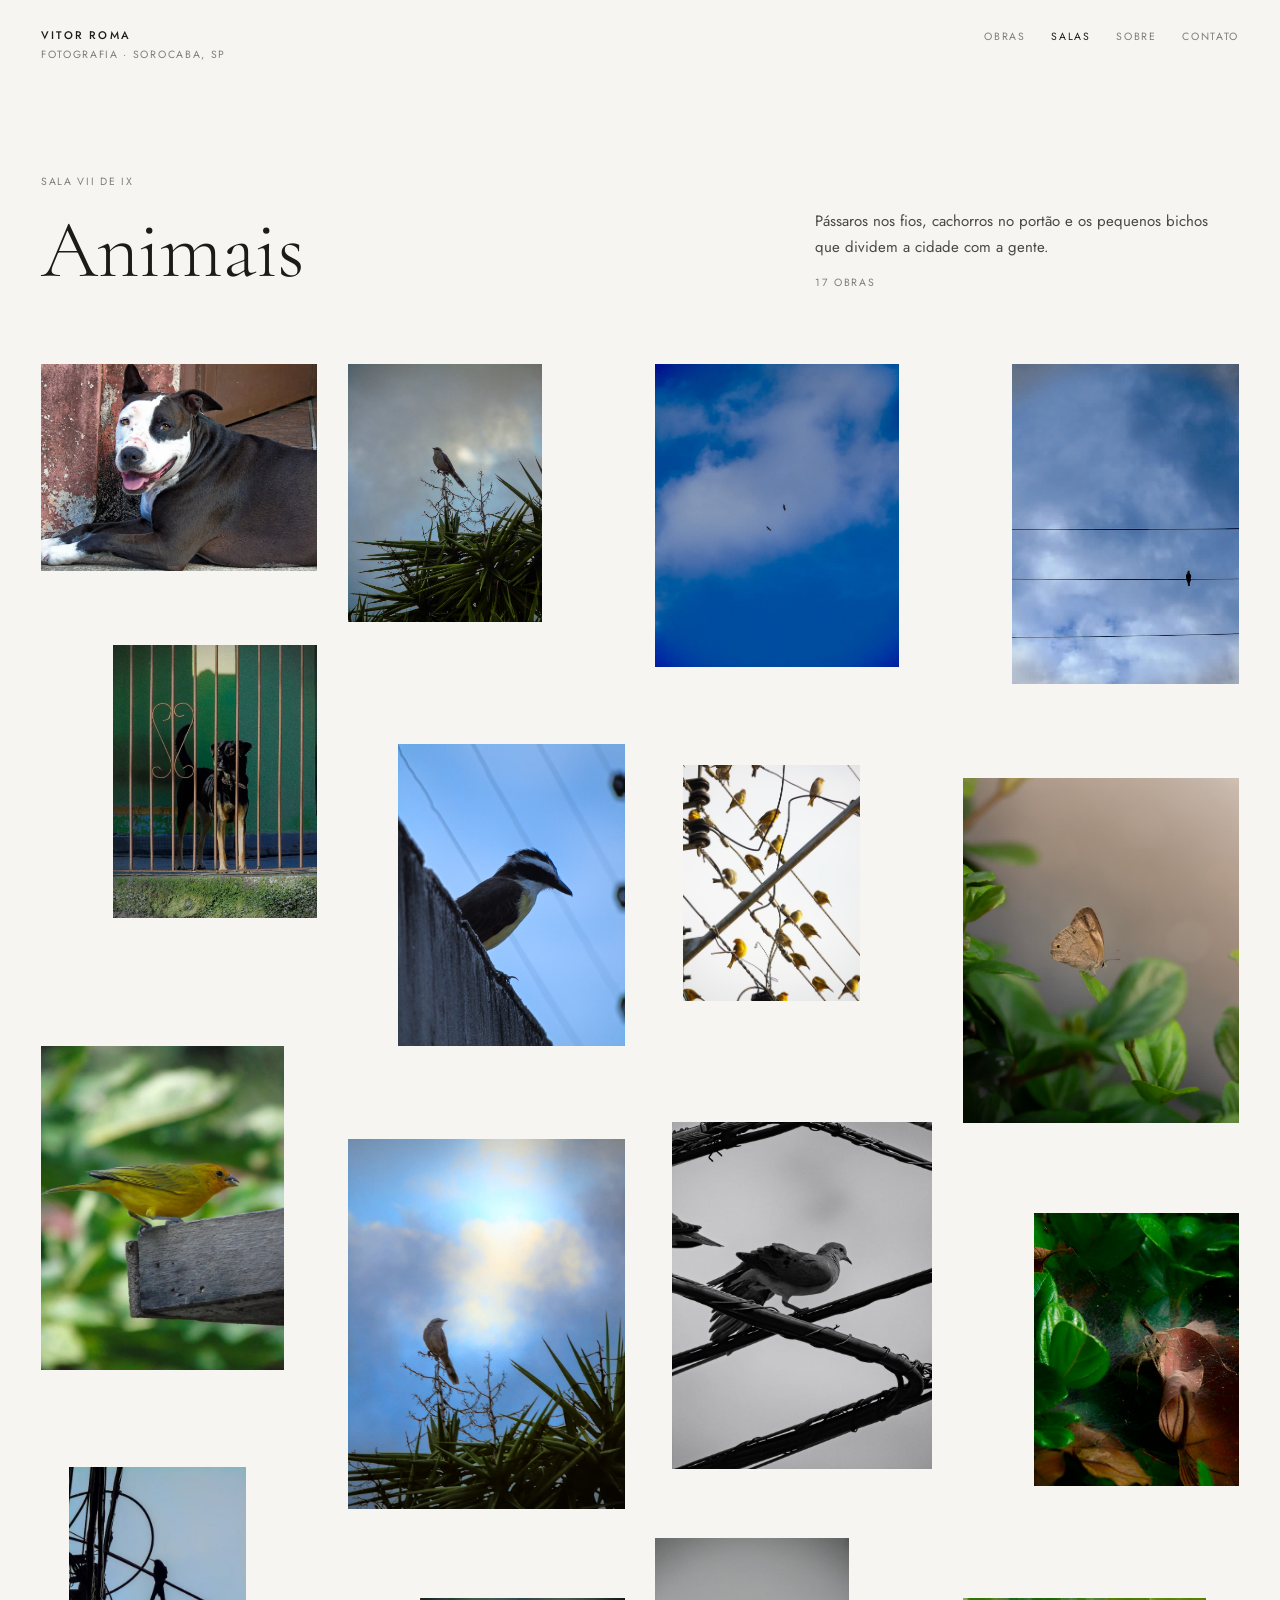
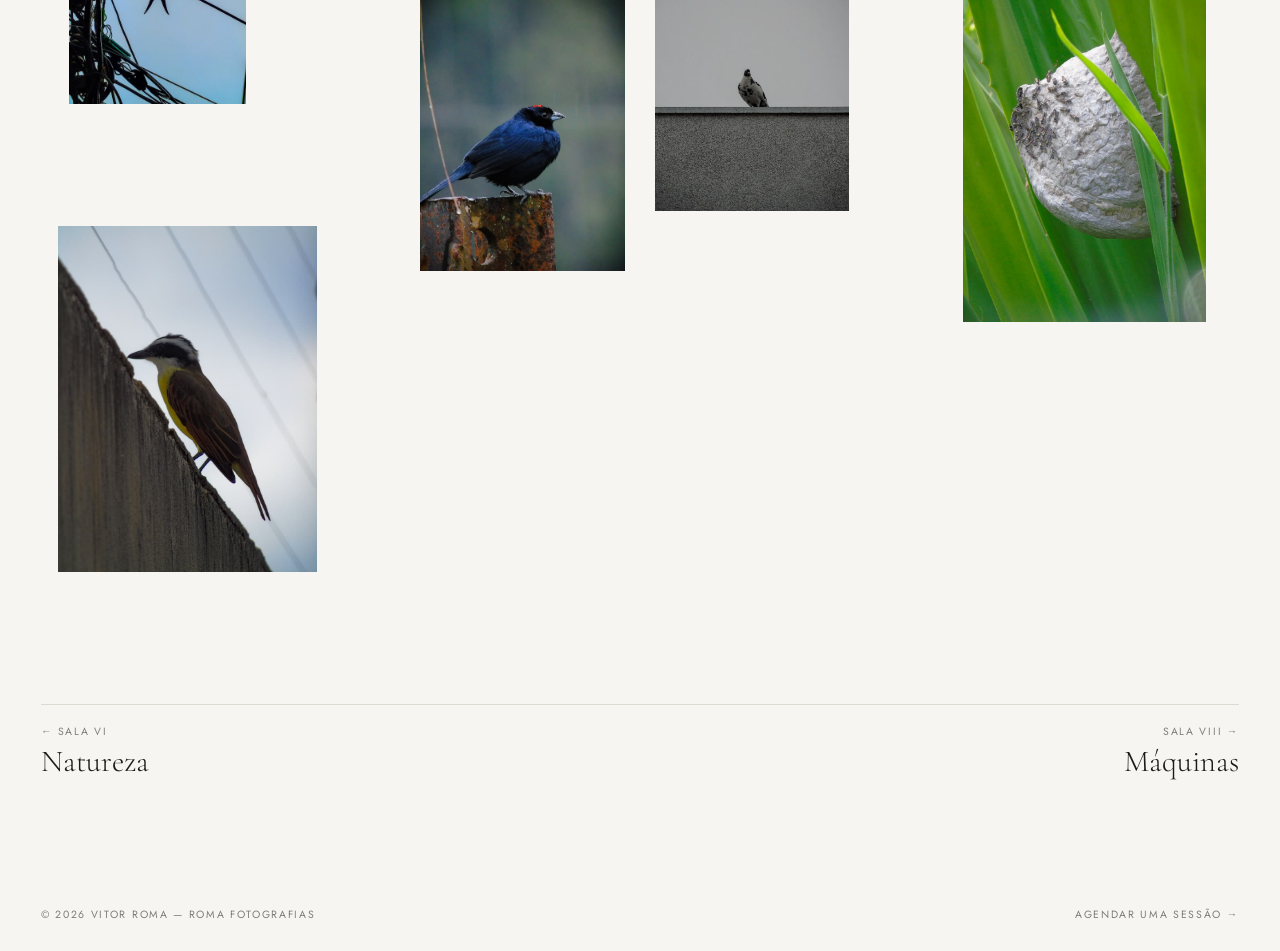
==== animais.html @ b6e0a59b "refactor: salas reorganizadas e obras em ordem por série - Arquitetura vira Pelas ruas; nova sala Um" ====
<!DOCTYPE html>
<html lang="pt-BR">
<head>
    <meta charset="UTF-8">
    <meta name="viewport" content="width=device-width, initial-scale=1.0">
    <title>Animais | Vitor Roma — Fotografia</title>
    <meta name="description" content="Animais — Pássaros nos fios, cachorros no portão e os pequenos bichos que dividem a cidade com a gente. Fotografia de Vitor Roma, Sorocaba/SP.">
    <link rel="canonical" href="https://romavitordev.github.io/romafotografias/animais.html">
    <link rel="icon" type="image/svg+xml" href="favicon.svg">
    <link rel="icon" type="image/png" sizes="32x32" href="favicon.png">
    <link rel="shortcut icon" href="favicon.ico">
    <link rel="apple-touch-icon" href="apple-touch-icon.png">
    <meta property="og:type" content="website">
    <meta property="og:locale" content="pt_BR">
    <meta property="og:site_name" content="Roma Fotografias">
    <meta property="og:url" content="https://romavitordev.github.io/romafotografias/animais.html">
    <meta property="og:title" content="Animais | Vitor Roma — Fotografia">
    <meta property="og:description" content="Pássaros nos fios, cachorros no portão e os pequenos bichos que dividem a cidade com a gente.">
    <meta property="og:image" content="https://romavitordev.github.io/romafotografias/AnimaisFotos/ani_passarinho.jpg">
    <meta name="twitter:card" content="summary_large_image">
    <link rel="preconnect" href="https://fonts.googleapis.com">
    <link rel="preconnect" href="https://fonts.gstatic.com" crossorigin>
    <link href="https://fonts.googleapis.com/css2?family=Cormorant+Garamond:ital,wght@0,300;0,400;1,300;1,400&family=Jost:wght@400;500&display=swap" rel="stylesheet">
    <link rel="stylesheet" href="assets/styles.css">
    <link rel="preload" href="galeria/fotos.json" as="fetch" crossorigin>
    <meta name="theme-color" content="#f6f5f1">
</head>
<!-- Página gerada a partir do manifesto; o conteúdo da sala vem de galeria/fotos.json. -->
<body data-sala="animais">
    <a class="pular" href="#parede-sala">Pular para as obras</a>

    <header class="topo">
        <a class="assinatura" href="index.html" aria-label="Vitor Roma — início">
            <strong>Vitor Roma</strong>
            <span>Fotografia · Sorocaba, SP</span>
        </a>
        <nav class="menu" aria-label="Navegação principal">
            <a href="index.html#obras">Obras</a>
            <a href="index.html#salas" aria-current="page">Salas</a>
            <a href="index.html#sobre">Sobre</a>
            <a href="index.html#contato">Contato</a>
        </nav>
    </header>

    <main>
        <header class="sala-cabeca">
            <div>
                <p class="rotulo" id="sala-numero">Sala</p>
                <h1>Animais</h1>
            </div>
            <div>
                <p class="desc">Pássaros nos fios, cachorros no portão e os pequenos bichos que dividem a cidade com a gente.</p>
                <p class="rotulo" id="sala-qtd">17 obras</p>
            </div>
        </header>

        <div id="parede-sala" class="parede">
            <noscript><p class="rotulo">Ative o JavaScript para ver esta sala — ou veja as fotos no
            <a href="https://instagram.com/romart.photos">Instagram</a>.</p></noscript>
        </div>

        <nav id="corredor" class="corredor" aria-label="Outras salas"></nav>
    </main>

    <footer class="rodape">
        <p class="rotulo">© <span data-ano>2026</span> Vitor Roma — Roma Fotografias</p>
        <p class="rotulo"><a href="index.html#contato">Agendar uma sessão →</a></p>
    </footer>

    <div id="lightbox" class="lightbox" role="dialog" aria-modal="true" aria-label="Obra ampliada" aria-hidden="true">
        <div class="lb-topo">
            <span class="rotulo lb-contador"></span>
            <button class="fechar" type="button">Fechar ✕</button>
        </div>
        <div class="lb-palco"><img src="" alt=""></div>
        <div class="lb-base">
            <p class="rotulo lb-legenda"><b></b><span></span></p>
            <div class="lb-nav">
                <button class="ant" type="button">← Anterior</button>
                <button class="prox" type="button">Próxima →</button>
            </div>
        </div>
    </div>

    <script src="assets/main.js" defer></script>
</body>
</html>
---- assets/styles.css ----
/* ============================================================
   ROMA FOTOGRAFIAS — exposição
   Parede branca, tipografia pequena, fotos penduradas em
   alturas e larguras diferentes. A foto é o assunto; o resto
   sai do caminho.
   ============================================================ */

:root {
  --parede: #f6f5f1;
  --tinta: #1b1b1a;
  --suave: #807d76;
  --linha: #dddad2;
  --serif: 'Cormorant Garamond', 'Times New Roman', serif;
  --sans: 'Jost', 'Helvetica Neue', Arial, sans-serif;
  --margem: clamp(16px, 3.2vw, 48px);
  --vao: clamp(18px, 2.4vw, 36px);
}

*,
*::before,
*::after { box-sizing: border-box; }

html { scroll-behavior: smooth; -webkit-text-size-adjust: 100%; }

body {
  margin: 0;
  background: var(--parede);
  color: var(--tinta);
  font-family: var(--sans);
  font-weight: 400;
  font-size: 15px;
  line-height: 1.7;
  -webkit-font-smoothing: antialiased;
  overflow-x: hidden;
}

img { display: block; max-width: 100%; height: auto; }
a { color: inherit; text-decoration: none; }
::selection { background: var(--tinta); color: var(--parede); }

:focus-visible { outline: 1px solid var(--tinta); outline-offset: 4px; }

.pular {
  position: absolute;
  left: -999px;
  top: 8px;
  background: var(--tinta);
  color: var(--parede);
  padding: 6px 12px;
  z-index: 100;
}
.pular:focus { left: 8px; }

/* ---------- Rótulos (o "texto de museu") ---------- */
.rotulo {
  font-family: var(--sans);
  font-size: 10.5px;
  font-weight: 400;
  letter-spacing: 0.16em;
  text-transform: uppercase;
  color: var(--suave);
  margin: 0;
}

/* ---------- Cabeçalho ---------- */
.topo {
  display: flex;
  justify-content: space-between;
  align-items: flex-start;
  gap: 24px;
  padding: 26px var(--margem) 0;
}

.assinatura { display: block; line-height: 1.8; }
.assinatura strong {
  display: block;
  font-weight: 500;
  font-size: 11px;
  letter-spacing: 0.2em;
  text-transform: uppercase;
  color: var(--tinta);
}
.assinatura span {
  display: block;
  font-size: 10.5px;
  letter-spacing: 0.16em;
  text-transform: uppercase;
  color: var(--suave);
}

.menu {
  display: flex;
  flex-wrap: wrap;
  justify-content: flex-end;
  gap: 4px clamp(14px, 2vw, 28px);
  font-size: 10.5px;
  letter-spacing: 0.16em;
  text-transform: uppercase;
  padding-top: 2px;
}
.menu a { color: var(--suave); transition: color 0.25s; }
.menu a:hover,
.menu a[aria-current] { color: var(--tinta); }

/* ---------- Abertura da exposição ---------- */
.abertura {
  padding: clamp(72px, 14vh, 150px) var(--margem) clamp(56px, 10vh, 110px);
  max-width: 1100px;
}
.abertura h1,
.sala-cabeca h1 {
  font-family: var(--serif);
  font-weight: 300;
  font-size: clamp(2.6rem, 6.4vw, 5.6rem);
  line-height: 1.02;
  letter-spacing: -0.01em;
  margin: 18px 0 0;
}
.abertura h1 em,
.sala-cabeca h1 em { font-style: italic; }
.abertura p.texto {
  max-width: 34rem;
  margin: 28px 0 0;
  color: #4a4843;
}

/* ---------- A parede ---------- */
.parede {
  column-count: 4;
  column-gap: var(--vao);
  padding: 0 var(--margem);
}
@media (max-width: 1100px) { .parede { column-count: 3; } }
/* salas com poucas obras: menos colunas, parede menos vazia */
@media (min-width: 761px) { .parede.pequena { column-count: 3; } }
@media (max-width: 760px)  { .parede { column-count: 2; } }
@media (max-width: 480px)  { .parede { column-count: 1; } }

.obra {
  break-inside: avoid;
  width: var(--w, 100%);
  margin: 0 0 var(--mb, 44px) var(--ml, 0);
  cursor: zoom-in;
  opacity: 0;
  transform: translateY(14px);
  transition: opacity 0.9s ease, transform 0.9s ease;
}
.obra.on { opacity: 1; transform: none; }

.obra .moldura { display: block; background: #e9e7e1; overflow: hidden; }
.obra img { width: 100%; height: auto; transition: opacity 0.4s ease; }
.obra:hover img { opacity: 0.86; }

.obra figcaption {
  display: flex;
  gap: 10px;
  margin-top: 10px;
  font-size: 10.5px;
  letter-spacing: 0.1em;
  text-transform: uppercase;
  color: var(--suave);
  line-height: 1.5;
  opacity: 0;
  transition: opacity 0.35s ease;
}
.obra figcaption b { font-weight: 400; color: var(--tinta); }
.obra:hover figcaption,
.obra:focus-visible figcaption { opacity: 1; }
@media (hover: none) { .obra figcaption { opacity: 1; } }

/* ---------- Seções ---------- */
.secao { padding: clamp(90px, 16vh, 170px) var(--margem) 0; }
.secao-cabeca {
  display: flex;
  justify-content: space-between;
  align-items: baseline;
  gap: 20px;
  border-bottom: 1px solid var(--linha);
  padding-bottom: 14px;
}
.secao h2 {
  font-family: var(--serif);
  font-weight: 300;
  font-size: clamp(1.9rem, 3.6vw, 2.8rem);
  line-height: 1.1;
  margin: 0;
}
.secao h2 em { font-style: italic; }

/* ---------- Índice das salas ---------- */
.salas { list-style: none; margin: 0; padding: 0; }
.salas li { border-bottom: 1px solid var(--linha); }
.salas a {
  display: grid;
  grid-template-columns: 4.5rem 1fr auto;
  align-items: baseline;
  gap: 16px;
  padding: 22px 0;
  transition: padding 0.35s ease;
}
.salas .num { font-family: var(--serif); font-style: italic; font-size: 1.1rem; color: var(--suave); }
.salas .nome {
  font-family: var(--serif);
  font-weight: 300;
  font-size: clamp(1.6rem, 3.4vw, 2.6rem);
  line-height: 1.1;
}
.salas .desc {
  display: block;
  font-family: var(--sans);
  font-size: 13px;
  line-height: 1.6;
  color: var(--suave);
  margin-top: 6px;
  max-width: 34rem;
}
.salas .qtd { font-size: 10.5px; letter-spacing: 0.16em; text-transform: uppercase; color: var(--suave); white-space: nowrap; }
.salas a:hover { padding-left: 14px; }
.salas a:hover .num { color: var(--tinta); }

/* prévia da capa que acompanha o cursor (só em telas com mouse) */
.previa {
  position: fixed;
  top: 0;
  left: 0;
  width: 240px;
  pointer-events: none;
  z-index: 20;
  opacity: 0;
  transition: opacity 0.25s ease;
}
.previa.on { opacity: 1; }
.previa img { width: 100%; box-shadow: 0 18px 40px rgba(0, 0, 0, 0.12); }
@media (hover: none), (max-width: 760px) { .previa { display: none; } }

.salas .mini { display: none; }
@media (max-width: 760px) {
  .salas a { grid-template-columns: 64px 1fr; gap: 16px; align-items: center; }
  .salas .num, .salas .qtd { display: none; }
  .salas .mini { display: block; width: 64px; height: 80px; object-fit: cover; }
  .salas .nome { font-size: 1.6rem; }
  .salas a:hover { padding-left: 0; }
}

/* ---------- Sobre ---------- */
.sobre {
  display: grid;
  grid-template-columns: minmax(0, 5fr) minmax(0, 7fr);
  gap: clamp(32px, 6vw, 96px);
  margin-top: 48px;
  align-items: start;
}
.sobre figure { margin: 0; max-width: 340px; }
.sobre figure img { width: 100%; filter: grayscale(1); }
.sobre figcaption { margin-top: 10px; }
.sobre .texto p { margin: 0 0 1.1em; max-width: 36rem; color: #3e3c38; }
.sobre .texto p.grande {
  font-family: var(--serif);
  font-weight: 300;
  font-size: clamp(1.4rem, 2.4vw, 1.9rem);
  line-height: 1.35;
  color: var(--tinta);
}
.sobre blockquote {
  margin: 2em 0 0;
  padding: 0 0 0 18px;
  border-left: 1px solid var(--tinta);
  font-family: var(--serif);
  font-style: italic;
  font-size: 1.25rem;
  line-height: 1.45;
  max-width: 30rem;
}
.sobre blockquote cite {
  display: block;
  margin-top: 8px;
  font-family: var(--sans);
  font-style: normal;
  font-size: 10.5px;
  letter-spacing: 0.16em;
  text-transform: uppercase;
  color: var(--suave);
}
.ficha {
  display: grid;
  grid-template-columns: auto 1fr;
  gap: 6px 22px;
  margin: 2.2em 0 0;
  font-size: 13px;
}
.ficha dt { font-size: 10.5px; letter-spacing: 0.16em; text-transform: uppercase; color: var(--suave); padding-top: 2px; }
.ficha dd { margin: 0; }
@media (max-width: 760px) {
  .sobre { grid-template-columns: 1fr; }
  .sobre figure { max-width: 220px; }
}

/* ---------- Contato ---------- */
.contato {
  display: grid;
  grid-template-columns: minmax(0, 1fr) minmax(0, 1fr);
  gap: clamp(32px, 6vw, 96px);
  margin-top: 48px;
}
.contato .convite {
  font-family: var(--serif);
  font-weight: 300;
  font-size: clamp(1.5rem, 2.6vw, 2rem);
  line-height: 1.3;
  margin: 0 0 32px;
  max-width: 26rem;
}
.canais { list-style: none; margin: 0; padding: 0; }
.canais li { border-top: 1px solid var(--linha); }
.canais li:last-child { border-bottom: 1px solid var(--linha); }
.canais a {
  display: flex;
  justify-content: space-between;
  align-items: baseline;
  gap: 16px;
  padding: 14px 0;
  font-size: 14px;
}
.canais a span:first-child { font-size: 10.5px; letter-spacing: 0.16em; text-transform: uppercase; color: var(--suave); }
.canais a:hover span:last-child { text-decoration: underline; text-underline-offset: 4px; }

.form { display: grid; gap: 18px; align-content: start; }
.form label { display: grid; gap: 2px; }
.form input,
.form textarea {
  font: inherit;
  font-size: 15px;
  color: var(--tinta);
  background: transparent;
  border: 0;
  border-bottom: 1px solid var(--linha);
  border-radius: 0;
  padding: 8px 0;
  width: 100%;
  transition: border-color 0.25s;
}
.form textarea { min-height: 110px; resize: vertical; }
.form input:focus,
.form textarea:focus { outline: none; border-bottom-color: var(--tinta); }
.form button {
  justify-self: start;
  font: inherit;
  font-size: 10.5px;
  letter-spacing: 0.2em;
  text-transform: uppercase;
  color: var(--parede);
  background: var(--tinta);
  border: 0;
  padding: 14px 26px;
  cursor: pointer;
  transition: opacity 0.25s;
}
.form button:hover { opacity: 0.8; }
.form button:disabled { opacity: 0.5; cursor: wait; }
.form-status { font-size: 13px; margin: 0; min-height: 1.4em; color: var(--suave); }
.form-status.ok { color: #2f6b3a; }
.form-status.erro { color: #9b2c2c; }
@media (max-width: 760px) { .contato { grid-template-columns: 1fr; } }

/* ---------- Página de sala ---------- */
.sala-cabeca {
  padding: clamp(64px, 12vh, 130px) var(--margem) clamp(48px, 8vh, 90px);
  display: grid;
  grid-template-columns: minmax(0, 7fr) minmax(0, 4fr);
  gap: 32px;
  align-items: end;
}
.sala-cabeca .desc { color: #4a4843; max-width: 26rem; margin: 0 0 14px; }
@media (max-width: 760px) { .sala-cabeca { grid-template-columns: 1fr; gap: 20px; } }

.corredor {
  display: flex;
  justify-content: space-between;
  gap: 20px;
  margin: clamp(60px, 10vh, 110px) var(--margem) 0;
  padding-top: 18px;
  border-top: 1px solid var(--linha);
}
.corredor a { display: grid; gap: 4px; max-width: 48%; }
.corredor a:last-child { text-align: right; justify-items: end; margin-left: auto; }
.corredor strong { font-family: var(--serif); font-weight: 300; font-size: clamp(1.3rem, 2.4vw, 1.9rem); line-height: 1.15; }
.corredor a:hover strong { font-style: italic; }

/* ---------- Rodapé ---------- */
.rodape {
  display: flex;
  justify-content: space-between;
  flex-wrap: wrap;
  gap: 10px 24px;
  padding: clamp(80px, 14vh, 140px) var(--margem) 28px;
}

/* ---------- Lightbox ---------- */
.lightbox {
  position: fixed;
  inset: 0;
  z-index: 50;
  background: var(--parede);
  display: grid;
  grid-template-rows: auto minmax(0, 1fr) auto;
  opacity: 0;
  visibility: hidden;
  transition: opacity 0.3s ease, visibility 0.3s;
}
.lightbox.aberto { opacity: 1; visibility: visible; }
.lb-topo,
.lb-base {
  display: flex;
  justify-content: space-between;
  align-items: center;
  gap: 16px;
  padding: 18px var(--margem);
}
.lightbox button {
  font: inherit;
  font-size: 10.5px;
  letter-spacing: 0.16em;
  text-transform: uppercase;
  color: var(--suave);
  background: none;
  border: 0;
  padding: 8px 0;
  cursor: pointer;
}
.lightbox button:hover { color: var(--tinta); }
.lb-palco {
  display: flex;
  align-items: center;
  justify-content: center;
  min-height: 0;
  padding: 0 var(--margem);
}
.lb-palco img {
  max-width: 100%;
  max-height: 100%;
  width: auto;
  height: auto;
  object-fit: contain;
  transition: opacity 0.25s ease;
}
.lb-palco img.carregando { opacity: 0.3; }
.lb-legenda b {
  display: block;
  font-family: var(--serif);
  font-weight: 300;
  font-size: 1.25rem;
  letter-spacing: 0;
  text-transform: none;
  color: var(--tinta);
  line-height: 1.3;
}
.lb-nav { display: flex; gap: 22px; flex-shrink: 0; }

@media (prefers-reduced-motion: reduce) {
  html { scroll-behavior: auto; }
  .obra { opacity: 1; transform: none; transition: none; }
}
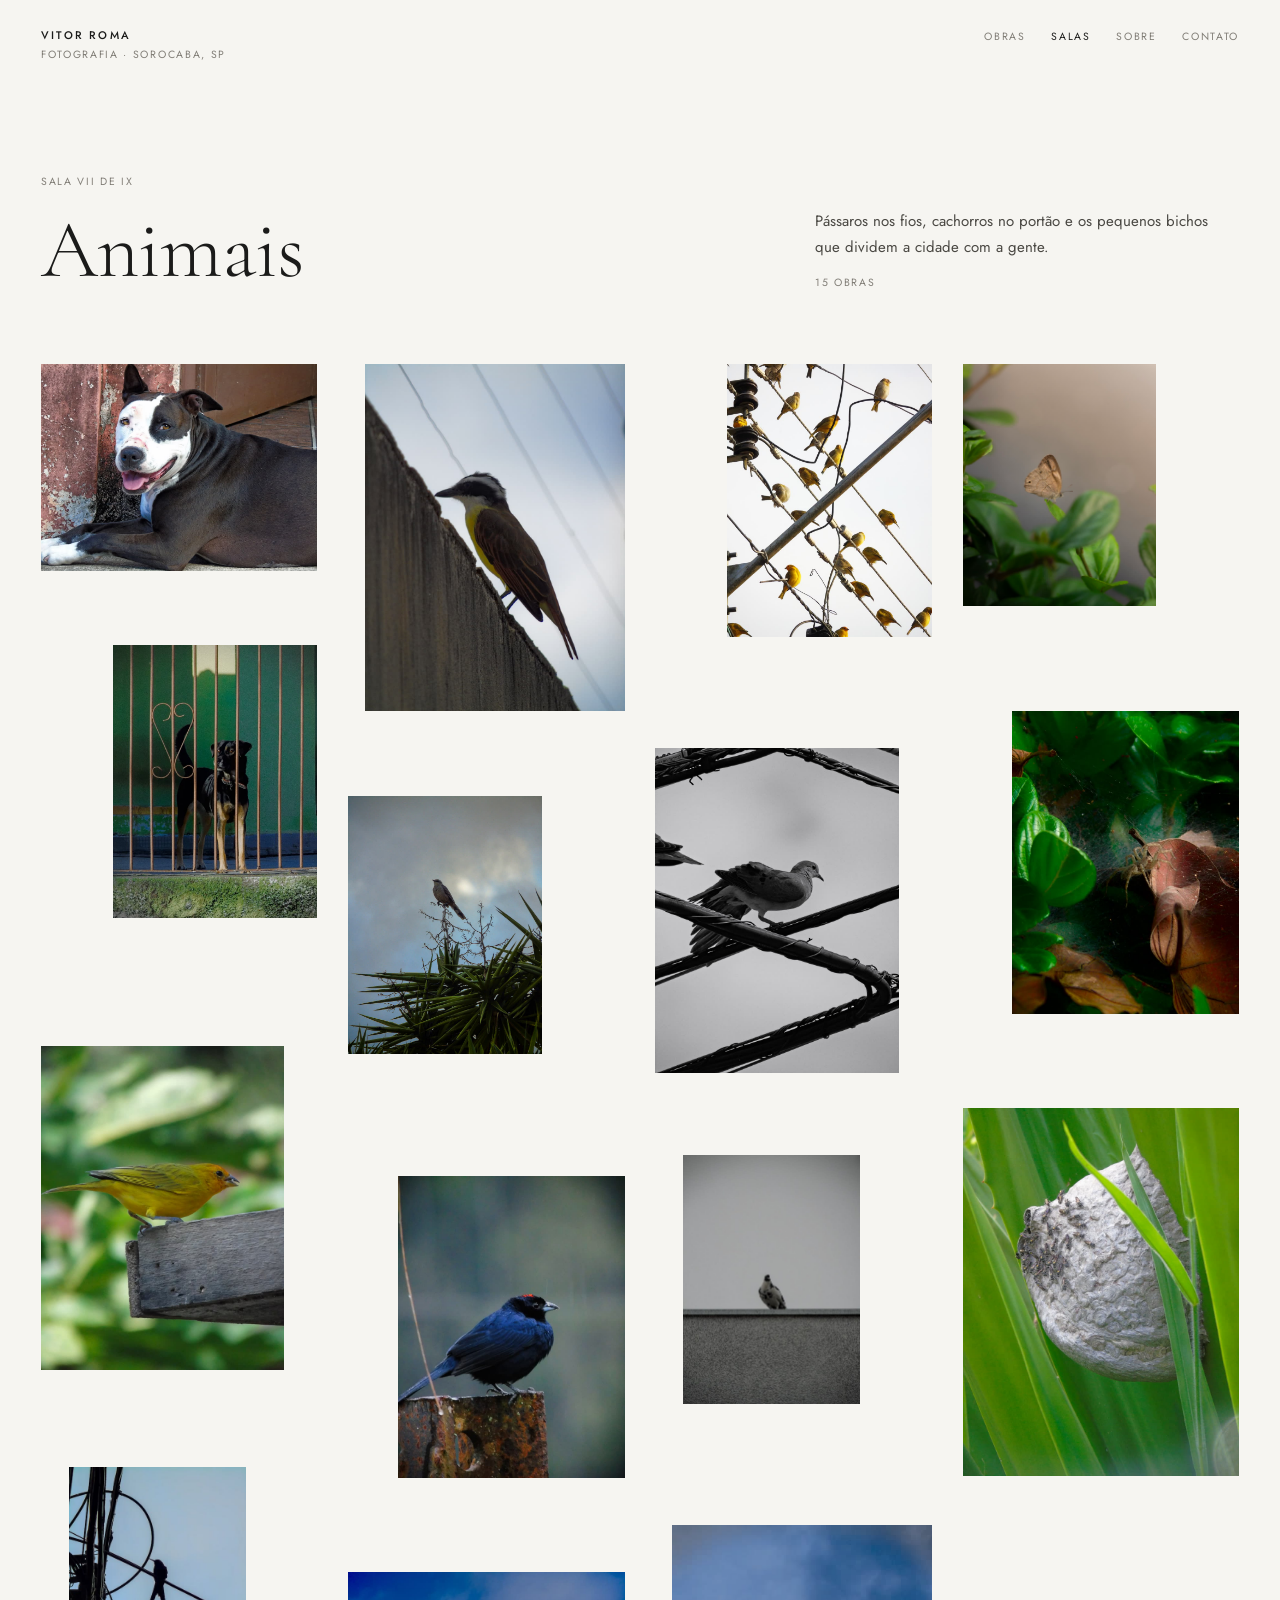
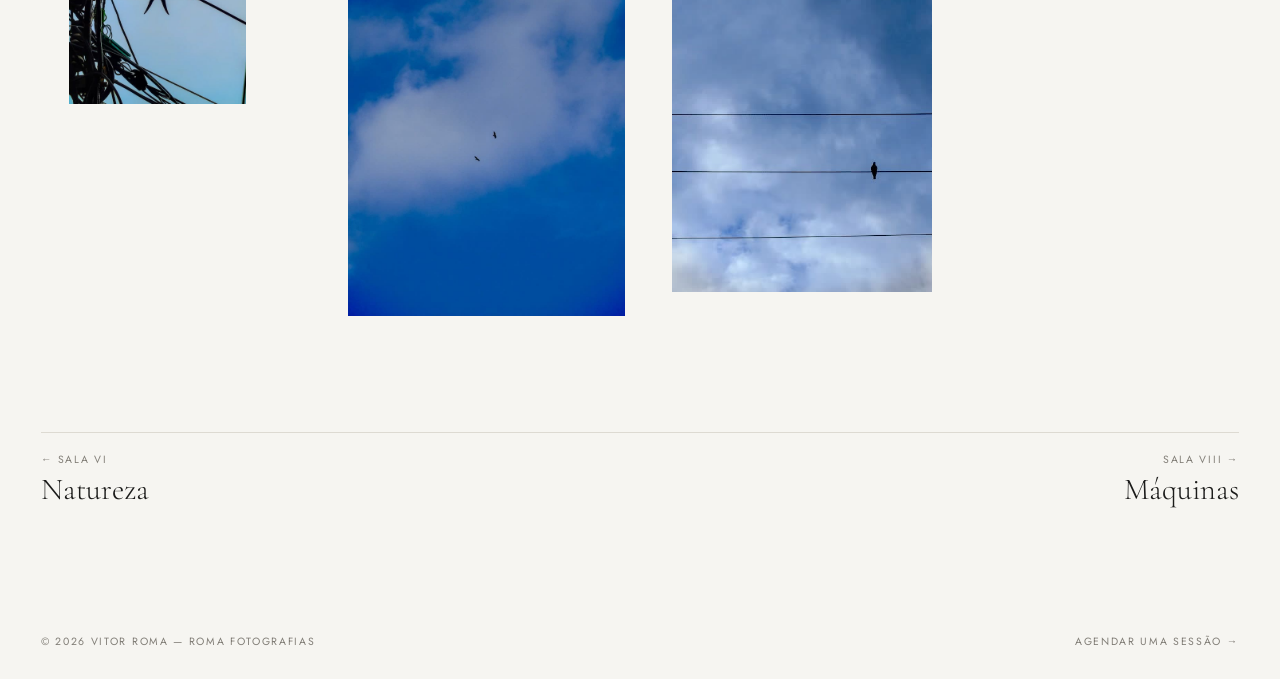
==== commit b3cfe633: "fix: Animais sem pares repetidos — fica uma versão de cada pássaro Sai o bem-te-vi recortado (o de c" ====
--- a/animais.html
+++ b/animais.html
@@ -50,7 +50,7 @@
             </div>
             <div>
                 <p class="desc">Pássaros nos fios, cachorros no portão e os pequenos bichos que dividem a cidade com a gente.</p>
-                <p class="rotulo" id="sala-qtd">17 obras</p>
+                <p class="rotulo" id="sala-qtd">15 obras</p>
             </div>
         </header>
 
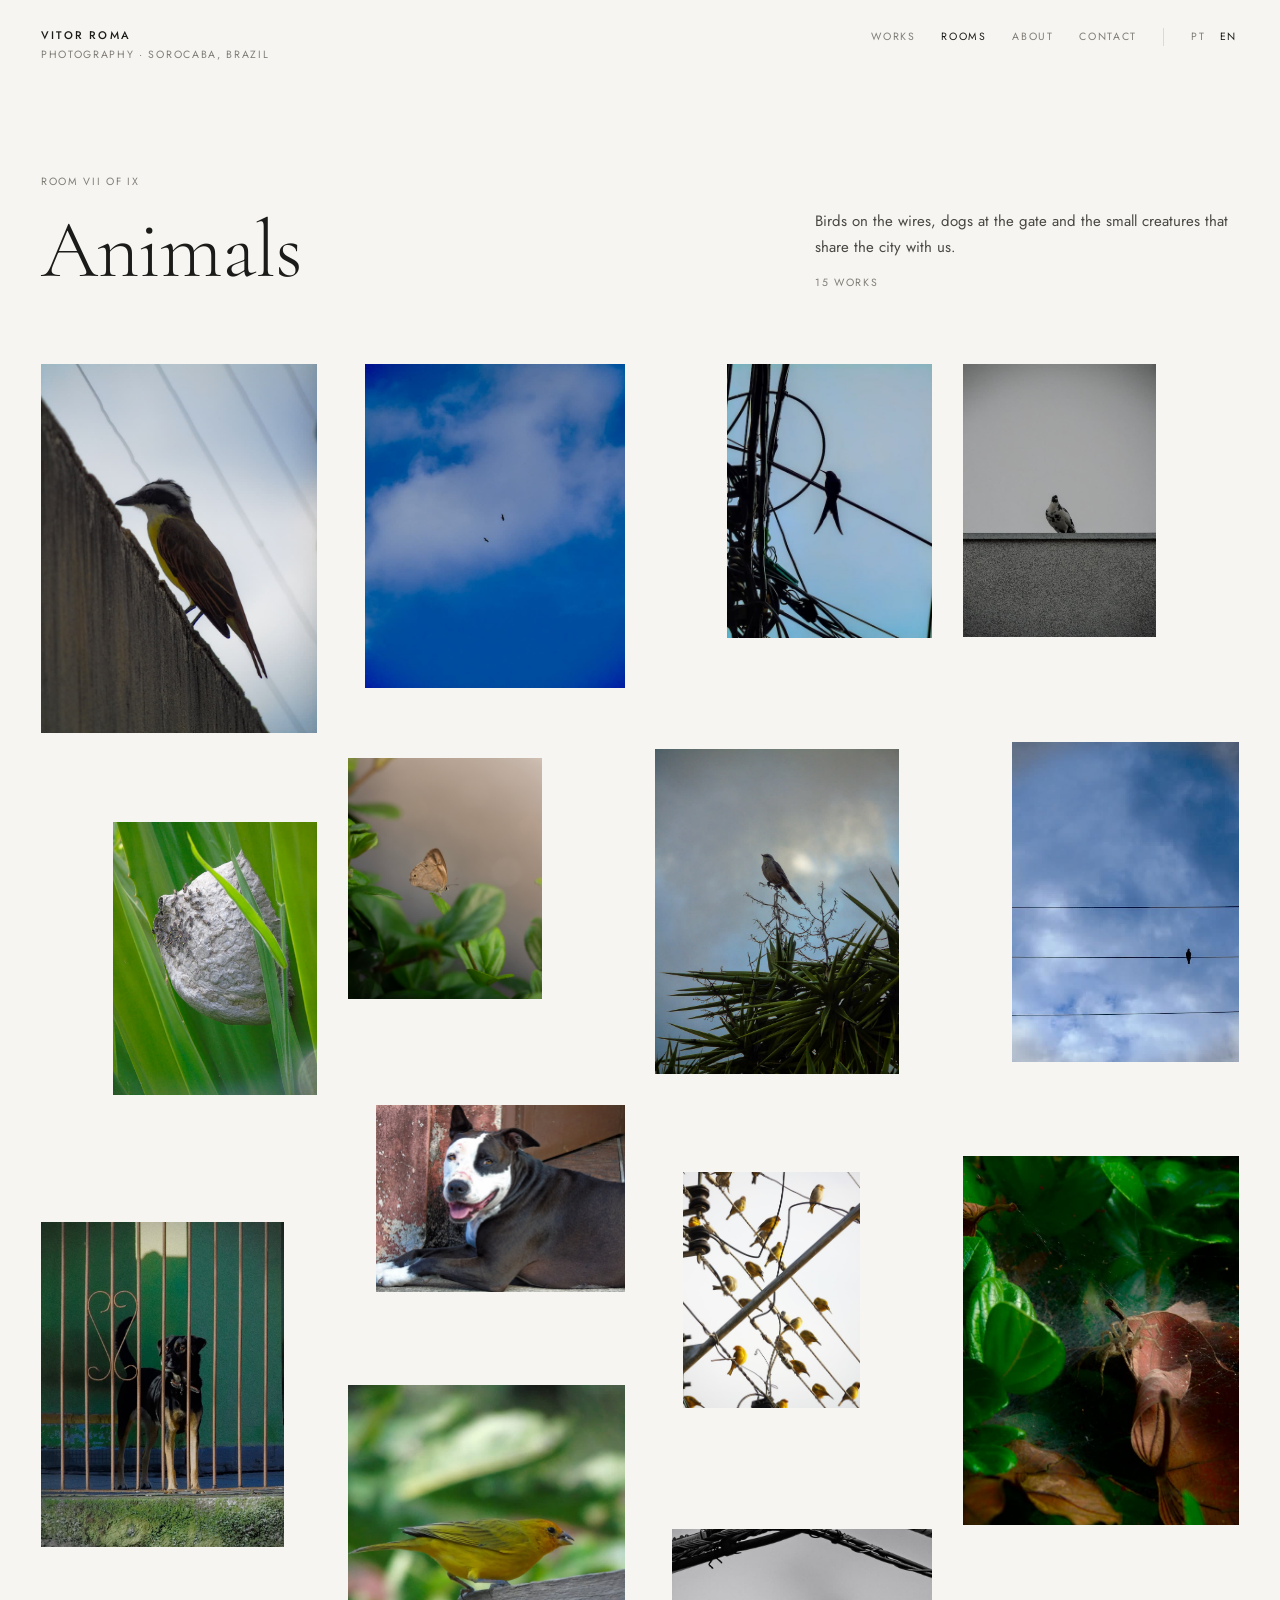
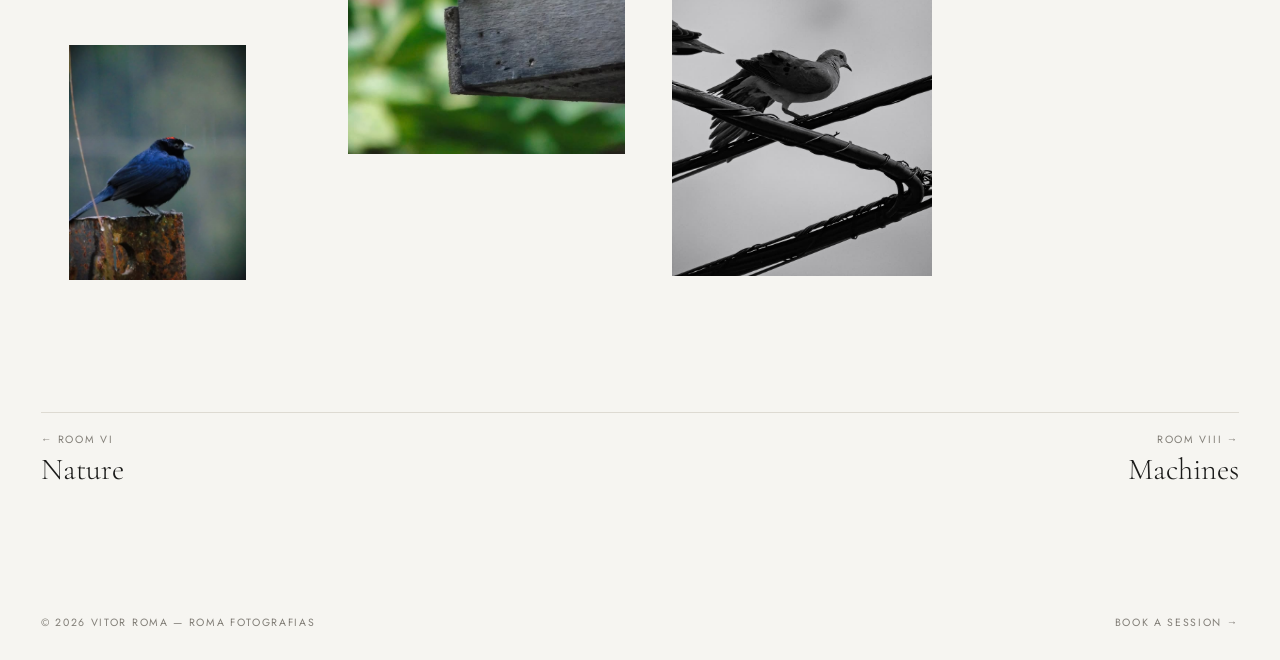
==== commit 5303e8c9: "feat(idioma): site em português e inglês, com seletor PT | EN no menu - assets/idioma.js decide o id" ====
--- a/animais.html
+++ b/animais.html
@@ -6,6 +6,9 @@
     <title>Animais | Vitor Roma — Fotografia</title>
     <meta name="description" content="Animais — Pássaros nos fios, cachorros no portão e os pequenos bichos que dividem a cidade com a gente. Fotografia de Vitor Roma, Sorocaba/SP.">
     <link rel="canonical" href="https://romavitordev.github.io/romafotografias/animais.html">
+    <link rel="alternate" hreflang="pt-BR" href="https://romavitordev.github.io/romafotografias/animais.html">
+    <link rel="alternate" hreflang="en" href="https://romavitordev.github.io/romafotografias/animais.html?lang=en">
+    <link rel="alternate" hreflang="x-default" href="https://romavitordev.github.io/romafotografias/animais.html">
     <link rel="icon" type="image/svg+xml" href="favicon.svg">
     <link rel="icon" type="image/png" sizes="32x32" href="favicon.png">
     <link rel="shortcut icon" href="favicon.ico">
@@ -22,23 +25,28 @@
     <link rel="preconnect" href="https://fonts.gstatic.com" crossorigin>
     <link href="https://fonts.googleapis.com/css2?family=Cormorant+Garamond:ital,wght@0,300;0,400;1,300;1,400&family=Jost:wght@400;500&display=swap" rel="stylesheet">
     <link rel="stylesheet" href="assets/styles.css">
+    <script src="assets/idioma.js"></script>
     <link rel="preload" href="galeria/fotos.json" as="fetch" crossorigin>
     <meta name="theme-color" content="#f6f5f1">
 </head>
 <!-- Página gerada a partir do manifesto; o conteúdo da sala vem de galeria/fotos.json. -->
 <body data-sala="animais">
-    <a class="pular" href="#parede-sala">Pular para as obras</a>
+    <a class="pular" href="#parede-sala" data-i18n="pular">Pular para as obras</a>
 
     <header class="topo">
-        <a class="assinatura" href="index.html" aria-label="Vitor Roma — início">
+        <a class="assinatura" href="index.html" aria-label="Vitor Roma — início" data-i18n-attr="aria-label:inicio">
             <strong>Vitor Roma</strong>
-            <span>Fotografia · Sorocaba, SP</span>
+            <span data-i18n="assinatura">Fotografia · Sorocaba, SP</span>
         </a>
-        <nav class="menu" aria-label="Navegação principal">
-            <a href="index.html#obras">Obras</a>
-            <a href="index.html#salas" aria-current="page">Salas</a>
-            <a href="index.html#sobre">Sobre</a>
-            <a href="index.html#contato">Contato</a>
+        <nav class="menu" aria-label="Navegação principal" data-i18n-attr="aria-label:nav">
+            <a href="index.html#obras" data-i18n="nav-obras">Obras</a>
+            <a href="index.html#salas" aria-current="page" data-i18n="nav-salas">Salas</a>
+            <a href="index.html#sobre" data-i18n="nav-sobre">Sobre</a>
+            <a href="index.html#contato" data-i18n="nav-contato">Contato</a>
+            <span class="idiomas" role="group" aria-label="Idioma" data-i18n-attr="aria-label:idiomas">
+                <a href="?lang=pt" hreflang="pt-BR" lang="pt-BR" data-idioma="pt" title="Português">PT</a>
+                <a href="?lang=en" hreflang="en" lang="en" data-idioma="en" title="English">EN</a>
+            </span>
         </nav>
     </header>
 
@@ -59,29 +67,31 @@
             <a href="https://instagram.com/romart.photos">Instagram</a>.</p></noscript>
         </div>
 
-        <nav id="corredor" class="corredor" aria-label="Outras salas"></nav>
+        <nav id="corredor" class="corredor" aria-label="Outras salas" data-i18n-attr="aria-label:corredor"></nav>
     </main>
 
     <footer class="rodape">
         <p class="rotulo">© <span data-ano>2026</span> Vitor Roma — Roma Fotografias</p>
-        <p class="rotulo"><a href="index.html#contato">Agendar uma sessão →</a></p>
+        <p class="rotulo"><a href="index.html#contato" data-i18n="rodape-agendar">Agendar uma sessão →</a></p>
     </footer>
 
-    <div id="lightbox" class="lightbox" role="dialog" aria-modal="true" aria-label="Obra ampliada" aria-hidden="true">
+    <div id="lightbox" class="lightbox" role="dialog" aria-modal="true" aria-label="Obra ampliada" data-i18n-attr="aria-label:lightbox" aria-hidden="true">
         <div class="lb-topo">
             <span class="rotulo lb-contador"></span>
-            <button class="fechar" type="button">Fechar ✕</button>
+            <button class="fechar" type="button" data-i18n="fechar">Fechar ✕</button>
         </div>
         <div class="lb-palco"><img src="" alt=""></div>
         <div class="lb-base">
             <p class="rotulo lb-legenda"><b></b><span></span></p>
             <div class="lb-nav">
-                <button class="ant" type="button">← Anterior</button>
-                <button class="prox" type="button">Próxima →</button>
+                <button class="ant" type="button" data-i18n="anterior">← Anterior</button>
+                <button class="prox" type="button" data-i18n="proxima">Próxima →</button>
             </div>
         </div>
     </div>
 
     <script src="assets/main.js" defer></script>
+    <!-- estatísticas (GoatCounter): acessos e fotos abertas; sem cookies. Painel: views.html -->
+    <script data-goatcounter="https://vitorroma.goatcounter.com/count" async src="https://gc.zgo.at/count.js"></script>
 </body>
 </html>
--- a/assets/styles.css
+++ b/assets/styles.css
@@ -102,6 +102,19 @@
 .menu a:hover,
 .menu a[aria-current] { color: var(--tinta); }
 
+/* Idioma (PT | EN): separado das seções por um fio, o atual em tinta. */
+.idiomas {
+  display: inline-flex;
+  gap: 10px;
+  padding-left: clamp(14px, 2vw, 28px);
+  border-left: 1px solid var(--linha);
+}
+.idiomas a { padding: 0 2px; }
+
+/* Enquanto o idioma.js troca os textos pro inglês, nada de português piscando. */
+html.i18n-carregando body { visibility: hidden; }
+html[lang="en"] .sala-cabeca:not(.traduzida) :is(h1, .desc) { visibility: hidden; }
+
 /* ---------- Abertura da exposição ---------- */
 .abertura {
   padding: clamp(72px, 14vh, 150px) var(--margem) clamp(56px, 10vh, 110px);
@@ -254,6 +267,8 @@
 .sobre figure img { width: 100%; filter: grayscale(1); }
 .sobre figcaption { margin-top: 10px; }
 .sobre .texto p { margin: 0 0 1.1em; max-width: 36rem; color: #3e3c38; }
+/* nomes de modelo (ex.: DSC-H400) nunca quebram no hífen */
+.inteiro { white-space: nowrap; }
 .sobre .texto p.grande {
   font-family: var(--serif);
   font-weight: 300;
@@ -357,6 +372,7 @@
 }
 .form button:hover { opacity: 0.8; }
 .form button:disabled { opacity: 0.5; cursor: wait; }
+.form .isca { position: absolute; left: -9999px; width: 1px; height: 1px; overflow: hidden; }
 .form-status { font-size: 13px; margin: 0; min-height: 1.4em; color: var(--suave); }
 .form-status.ok { color: #2f6b3a; }
 .form-status.erro { color: #9b2c2c; }
@@ -455,8 +471,71 @@
   line-height: 1.3;
 }
 .lb-nav { display: flex; gap: 22px; flex-shrink: 0; }
+.lb-link { margin-left: auto; }
+
+/* ---------- Abertura (marca no centro → cortina sobe) ---------- */
+.intro-tela { display: none; }
+html.intro body { overflow: hidden; }
+html.intro .intro-tela {
+  position: fixed;
+  inset: 0;
+  z-index: 200;
+  display: flex;
+  flex-direction: column;
+  align-items: center;
+  justify-content: center;
+  gap: 22px;
+  background: var(--parede);
+  transition: transform 0.95s cubic-bezier(0.76, 0, 0.24, 1);
+  will-change: transform;
+}
+.intro-tela.sai { transform: translateY(-100%); }
+
+/* a mesma marca do favicon: R claro sobre o quadrado da cor da tinta */
+.intro-marca {
+  width: 68px;
+  height: 68px;
+  display: grid;
+  place-items: center;
+  background: var(--tinta);
+  animation: intro-marca 0.8s cubic-bezier(0.2, 0.7, 0.2, 1) both;
+}
+.intro-marca span {
+  font-family: Georgia, 'Times New Roman', serif;
+  font-size: 50px;
+  line-height: 1;
+  color: var(--parede);
+  transform: translateY(2px);
+  animation: intro-letra 0.7s 0.3s ease both;
+}
+.intro-barra {
+  width: 68px;
+  height: 1px;
+  background: var(--linha);
+  overflow: hidden;
+  animation: intro-letra 0.6s 0.5s ease both;
+}
+.intro-barra i {
+  display: block;
+  height: 100%;
+  background: var(--tinta);
+  transform: scaleX(var(--p, 0));
+  transform-origin: left;
+  transition: transform 0.35s ease;
+}
+@keyframes intro-marca {
+  from { opacity: 0; transform: scale(0.86); }
+  to { opacity: 1; transform: none; }
+}
+@keyframes intro-letra {
+  from { opacity: 0; }
+  to { opacity: 1; }
+}
 
 @media (prefers-reduced-motion: reduce) {
   html { scroll-behavior: auto; }
   .obra { opacity: 1; transform: none; transition: none; }
-}
+  .intro-marca, .intro-marca span, .intro-barra { animation: none; }
+  html.intro .intro-tela { transition: opacity 0.4s ease; }
+  .intro-tela.sai { transform: none; opacity: 0; }
+}
